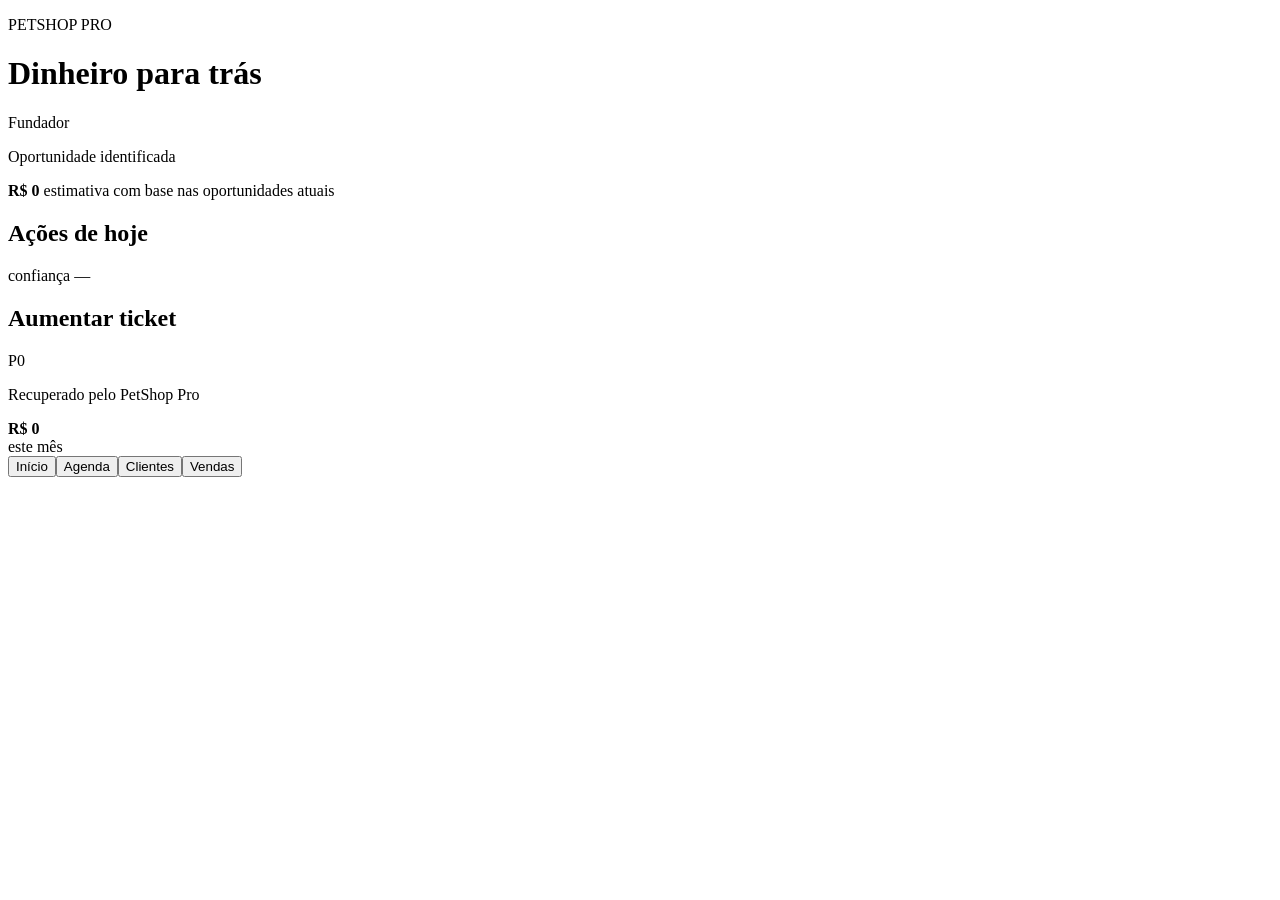
==== index.html @ 40acaf67 "feat: add initial PetShop Pro home" ====
<!doctype html>
<html lang="pt-BR">
<head>
  <meta charset="utf-8" />
  <meta name="viewport" content="width=device-width,initial-scale=1" />
  <meta name="theme-color" content="#173f35" />
  <title>PetShop Pro</title>
  <link rel="stylesheet" href="./src/styles.css" />
</head>
<body>
  <main class="app-shell">
    <header class="topbar">
      <div>
        <p class="eyebrow">PETSHOP PRO</p>
        <h1>Dinheiro para trás</h1>
      </div>
      <span class="pill">Fundador</span>
    </header>

    <section class="hero card">
      <p>Oportunidade identificada</p>
      <strong id="opportunityTotal">R$ 0</strong>
      <span>estimativa com base nas oportunidades atuais</span>
    </section>

    <section class="section">
      <div class="section-head"><h2>Ações de hoje</h2><span class="badge" id="confidenceBadge">confiança —</span></div>
      <div id="opportunityList" class="stack"></div>
    </section>

    <section class="section">
      <div class="section-head"><h2>Aumentar ticket</h2><span class="badge">P0</span></div>
      <div class="growth-grid" id="growthList"></div>
    </section>

    <section class="card result-card">
      <div><p>Recuperado pelo PetShop Pro</p><strong id="recoveredTotal">R$ 0</strong></div>
      <span>este mês</span>
    </section>

    <nav class="bottom-nav" aria-label="Navegação principal">
      <button class="active">Início</button><button>Agenda</button><button>Clientes</button><button>Vendas</button>
    </nav>
  </main>
  <script type="module" src="./src/app.js"></script>
</body>
</html>
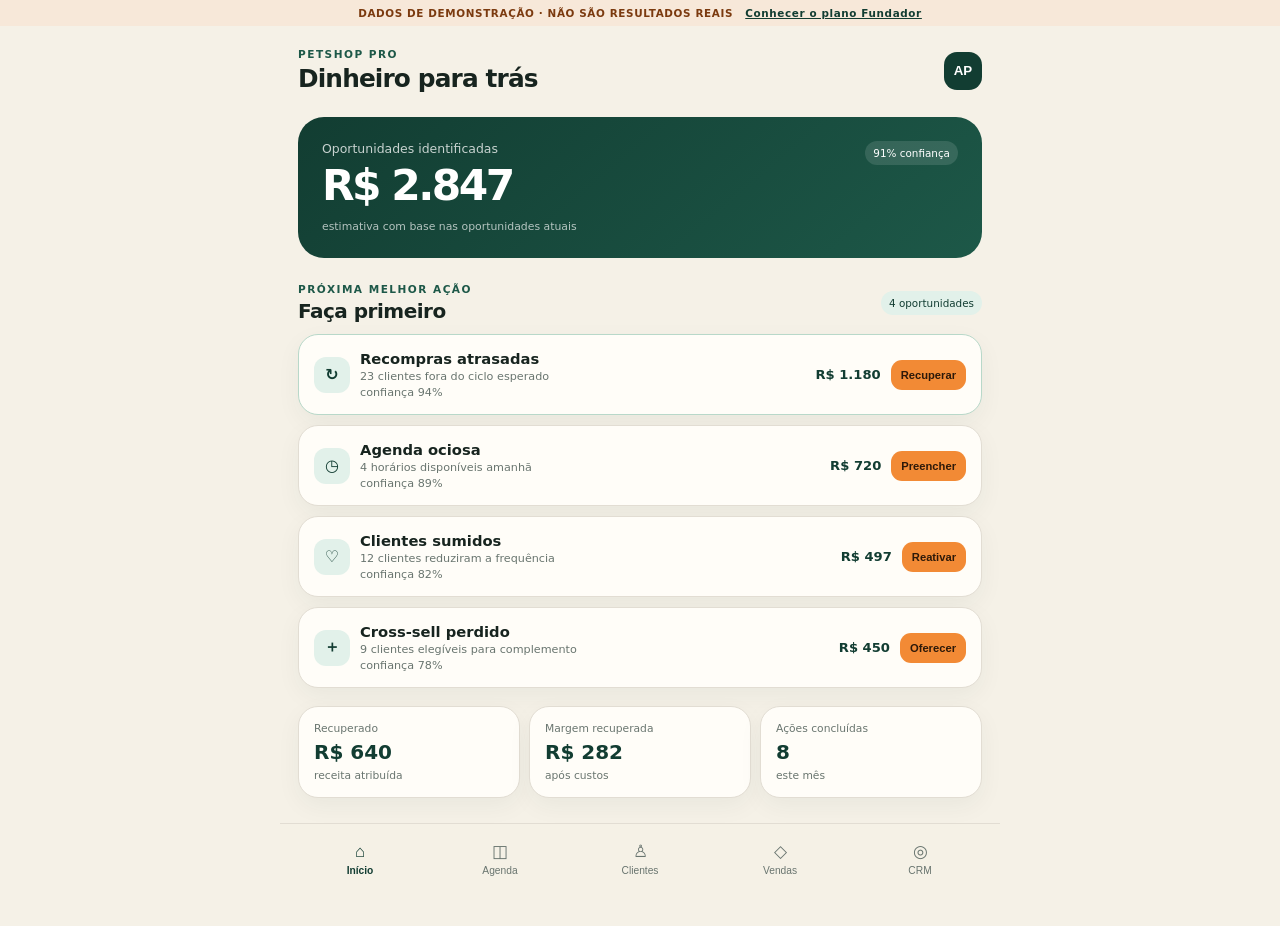
==== commit 26befd6f: "Ship commercial landing and navigable PetShop Pro demo" ====
--- a/index.html
+++ b/index.html
@@ -1,45 +1,25 @@
 <!doctype html>
 <html lang="pt-BR">
 <head>
-  <meta charset="utf-8" />
-  <meta name="viewport" content="width=device-width,initial-scale=1" />
-  <meta name="theme-color" content="#173f35" />
-  <title>PetShop Pro</title>
-  <link rel="stylesheet" href="./src/styles.css" />
+  <meta charset="utf-8">
+  <meta name="viewport" content="width=device-width,initial-scale=1">
+  <meta name="theme-color" content="#123d32">
+  <meta name="robots" content="noindex,nofollow">
+  <title>Demo — PetShop Pro</title>
+  <link rel="icon" href="./favicon.svg" type="image/svg+xml">
+  <link rel="stylesheet" href="./src/styles.css">
 </head>
 <body>
+  <div class="demo-ribbon">DADOS DE DEMONSTRAÇÃO · NÃO SÃO RESULTADOS REAIS <a href="./landing.html">Conhecer o plano Fundador</a></div>
   <main class="app-shell">
-    <header class="topbar">
-      <div>
-        <p class="eyebrow">PETSHOP PRO</p>
-        <h1>Dinheiro para trás</h1>
-      </div>
-      <span class="pill">Fundador</span>
-    </header>
-
-    <section class="hero card">
-      <p>Oportunidade identificada</p>
-      <strong id="opportunityTotal">R$ 0</strong>
-      <span>estimativa com base nas oportunidades atuais</span>
-    </section>
-
-    <section class="section">
-      <div class="section-head"><h2>Ações de hoje</h2><span class="badge" id="confidenceBadge">confiança —</span></div>
-      <div id="opportunityList" class="stack"></div>
-    </section>
-
-    <section class="section">
-      <div class="section-head"><h2>Aumentar ticket</h2><span class="badge">P0</span></div>
-      <div class="growth-grid" id="growthList"></div>
-    </section>
-
-    <section class="card result-card">
-      <div><p>Recuperado pelo PetShop Pro</p><strong id="recoveredTotal">R$ 0</strong></div>
-      <span>este mês</span>
-    </section>
-
+    <header class="topbar"><div><p class="eyebrow">PETSHOP PRO</p><h1 id="screenTitle">Dinheiro para trás</h1></div><button class="avatar" aria-label="Perfil da loja">AP</button></header>
+    <div id="appContent" aria-live="polite"></div>
     <nav class="bottom-nav" aria-label="Navegação principal">
-      <button class="active">Início</button><button>Agenda</button><button>Clientes</button><button>Vendas</button>
+      <button data-screen="home" class="active"><span>⌂</span>Início</button>
+      <button data-screen="agenda"><span>◫</span>Agenda</button>
+      <button data-screen="clientes"><span>♙</span>Clientes</button>
+      <button data-screen="vendas"><span>◇</span>Vendas</button>
+      <button data-screen="crm"><span>◎</span>CRM</button>
     </nav>
   </main>
   <script type="module" src="./src/app.js"></script>
--- a/src/styles.css
+++ b/src/styles.css
@@ -0,0 +1 @@
+:root{--green:#123d32;--green2:#1d5848;--cream:#f5f1e7;--orange:#f28a35;--ink:#17241f;--muted:#69756f;--card:#fffdf8;--line:#e2ddd3;--mint:#e2f1ea;--radius:20px}*{box-sizing:border-box}body{margin:0;background:var(--cream);color:var(--ink);font-family:Inter,system-ui,-apple-system,"Segoe UI",sans-serif}.demo-ribbon{position:sticky;top:0;z-index:20;background:#f7e8d9;color:#7b3a0f;text-align:center;padding:7px 12px;font-size:.65rem;font-weight:900;letter-spacing:.06em}.demo-ribbon a{margin-left:8px;color:var(--green)}.app-shell{max-width:720px;margin:auto;min-height:100vh;padding:22px 18px 110px}.topbar,.section-head,.customer-name,.mini-grid,.next-action{display:flex;justify-content:space-between;align-items:center}.topbar{margin-bottom:24px}.eyebrow{margin:0 0 4px;font-size:.66rem;letter-spacing:.14em;font-weight:900;color:var(--green2)}h1,h2,h3,p{margin:0}h1{font-size:1.55rem;letter-spacing:-.035em}h2{font-size:1.25rem;letter-spacing:-.025em}h3{font-size:.92rem}.avatar{width:38px;height:38px;border:0;border-radius:13px;background:var(--green);color:#fff;font-weight:900}.card{background:var(--card);border:1px solid var(--line);border-radius:var(--radius);box-shadow:0 8px 25px rgb(18 61 50/.05)}.money-card{background:linear-gradient(140deg,var(--green),var(--green2));color:#fff;border-radius:26px;padding:24px;display:flex;justify-content:space-between;align-items:flex-start}.money-card p{font-size:.78rem;opacity:.76}.money-card strong{display:block;font-size:2.65rem;letter-spacing:-.06em;margin:5px 0}.money-card small{font-size:.68rem;opacity:.68}.money-card>span,.badge{font-size:.65rem;border-radius:99px;padding:6px 8px}.money-card>span{background:rgb(255 255 255/.12)}.section{margin-top:25px}.section-head{gap:12px;margin-bottom:11px}.badge{background:var(--mint);color:var(--green);white-space:nowrap}.badge.warning{background:#fff0df;color:#8b460f}.stack,.product-list{display:grid;gap:10px}.opportunity{padding:15px;display:grid;grid-template-columns:36px 1fr auto auto;gap:10px;align-items:center}.opportunity.priority{border-color:#b8d8c9}.opp-icon,.initial{display:grid;place-items:center;background:var(--mint);color:var(--green);font-weight:900}.opp-icon{width:36px;height:36px;border-radius:12px}.opportunity p,.opportunity small{display:block;font-size:.7rem;color:var(--muted);margin-top:3px}.opportunity>strong{color:var(--green);font-size:.82rem}.opportunity button,.segment-grid button{border:0;background:var(--orange);color:#2d1909;border-radius:11px;padding:9px 10px;font-weight:850;font-size:.7rem}.opportunity button:disabled,.segment-grid button:disabled{background:var(--mint);color:var(--green)}.result-grid{display:grid;grid-template-columns:repeat(3,1fr);gap:9px;margin-top:18px}.result-grid article{padding:15px}.result-grid p,.result-grid small{display:block;color:var(--muted);font-size:.67rem}.result-grid strong{display:block;color:var(--green);font-size:1.25rem;margin:5px 0}.intro{margin-bottom:16px}.intro>p:last-child{color:var(--muted);font-size:.8rem;margin-top:5px}.customer{display:grid;grid-template-columns:42px 1fr;gap:13px;padding:16px}.initial{width:42px;height:42px;border-radius:15px}.customer-name span{font-size:.62rem;background:var(--mint);color:var(--green);padding:5px 7px;border-radius:99px}.customer p{font-size:.73rem;color:var(--muted);margin-top:3px}.mini-grid{justify-content:flex-start;gap:35px;margin:15px 0}.mini-grid small{font-size:.57rem;color:var(--muted)}.mini-grid b{display:block;font-size:.7rem;color:var(--ink);margin-top:2px}.next-action{background:#f1f6f3;border-radius:11px;padding:9px 11px;font-size:.66rem;color:var(--muted)}.next-action b{color:var(--green)}.timeline{border-left:2px solid #d7e1dc;margin-left:24px;padding-left:22px}.appointment{display:grid;grid-template-columns:40px 1fr;gap:12px;align-items:start;margin-bottom:11px;position:relative}.appointment:before{content:"";position:absolute;width:10px;height:10px;border-radius:50%;background:var(--green2);left:-28px;top:17px;border:3px solid var(--cream)}.appointment time{font-size:.7rem;font-weight:850;padding-top:16px}.appointment .card{display:flex;justify-content:space-between;align-items:center;padding:14px}.appointment p,.appointment small{display:block;color:var(--muted);font-size:.68rem;margin-top:3px}.appointment .card>span{font-size:.62rem;background:var(--mint);color:var(--green);padding:6px 7px;border-radius:99px}.appointment.empty:before{background:var(--orange)}.appointment.empty .card{border-style:dashed;border-color:var(--orange)}.appointment.empty .card>span{background:#fff0df;color:#8b460f}.wide-action{width:100%;border:0;background:var(--orange);border-radius:15px;padding:15px;font-weight:900;margin-top:12px}.product{display:flex;justify-content:space-between;align-items:center;padding:16px}.product p{font-size:.7rem;color:var(--muted);margin-top:4px}.product-tag{display:inline-block;font-size:.58rem;background:var(--mint);color:var(--green);border-radius:99px;padding:4px 6px;margin-bottom:6px}.product>div:last-child{text-align:right}.product strong,.product small{display:block}.product strong{color:var(--green)}.product small{font-size:.62rem;color:var(--muted);margin-top:3px}.offer-grid,.segment-grid{display:grid;grid-template-columns:repeat(3,1fr);gap:9px}.offer-grid article{padding:15px}.offer-grid span{font-size:.57rem;color:var(--green);font-weight:900}.offer-grid h3{margin:15px 0 5px}.offer-grid p,.offer-grid small{font-size:.68rem;color:var(--muted)}.segment-grid article{padding:17px;display:flex;flex-direction:column}.segment-grid span{font-size:.67rem;color:var(--muted)}.segment-grid strong{font-size:2rem;color:var(--green);margin:12px 0 0}.segment-grid small{font-size:.65rem;color:var(--muted);margin-bottom:15px}.segment-grid button{margin-top:auto}.bottom-nav{position:fixed;z-index:10;bottom:0;left:50%;transform:translateX(-50%);width:min(720px,100%);display:grid;grid-template-columns:repeat(5,1fr);padding:9px 10px 16px;background:rgb(245 241 231/.96);backdrop-filter:blur(14px);border-top:1px solid var(--line)}.bottom-nav button{border:0;background:transparent;padding:8px 2px;color:var(--muted);font-size:.64rem}.bottom-nav button span{display:block;font-size:1.05rem;margin-bottom:3px}.bottom-nav .active{color:var(--green);font-weight:900}@media(max-width:570px){.opportunity{grid-template-columns:34px 1fr auto}.opportunity>strong{display:none}.result-grid,.offer-grid{grid-template-columns:1fr}.segment-grid{grid-template-columns:1fr 1fr}.money-card{padding:20px}.money-card strong{font-size:2.35rem}.money-card>span{display:none}.mini-grid{gap:20px}.appointment{grid-template-columns:35px 1fr}.appointment .card>span{display:none}}@media(max-width:350px){.segment-grid{grid-template-columns:1fr}.bottom-nav button{font-size:.58rem}}
